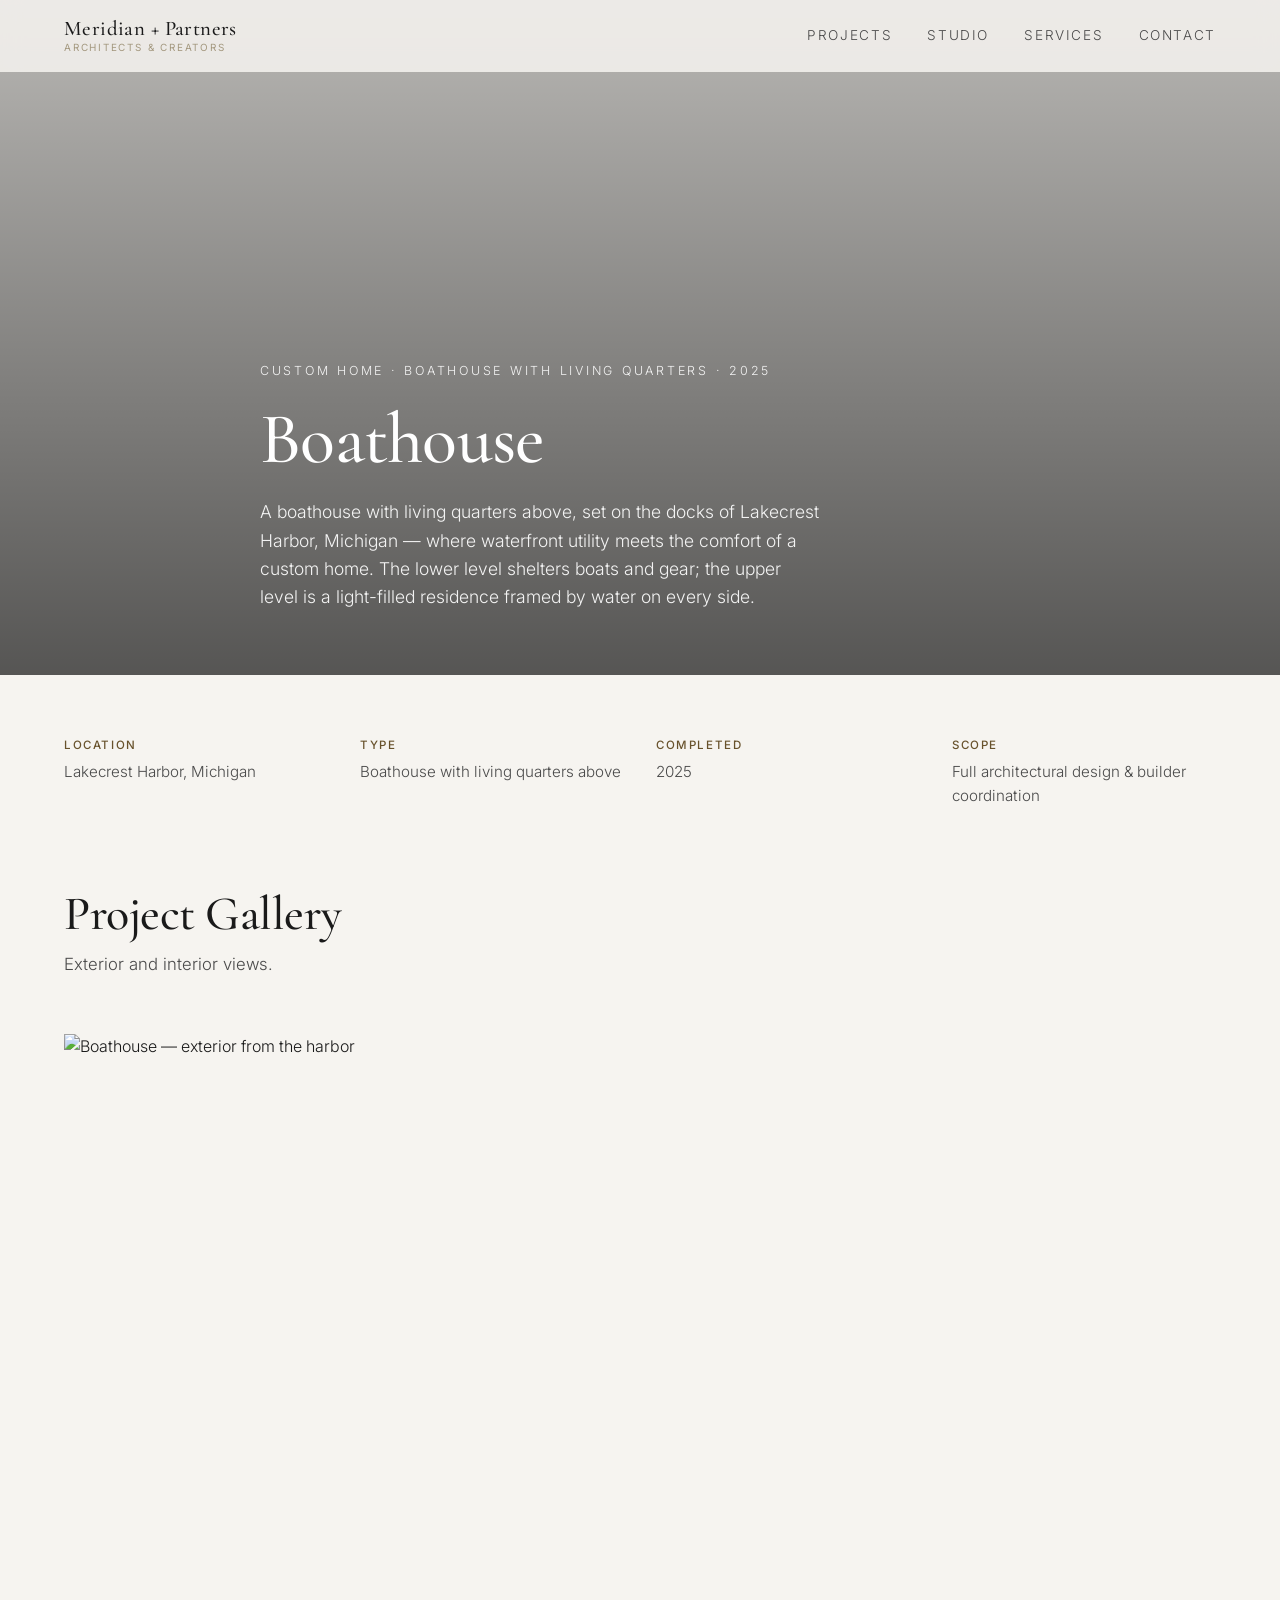
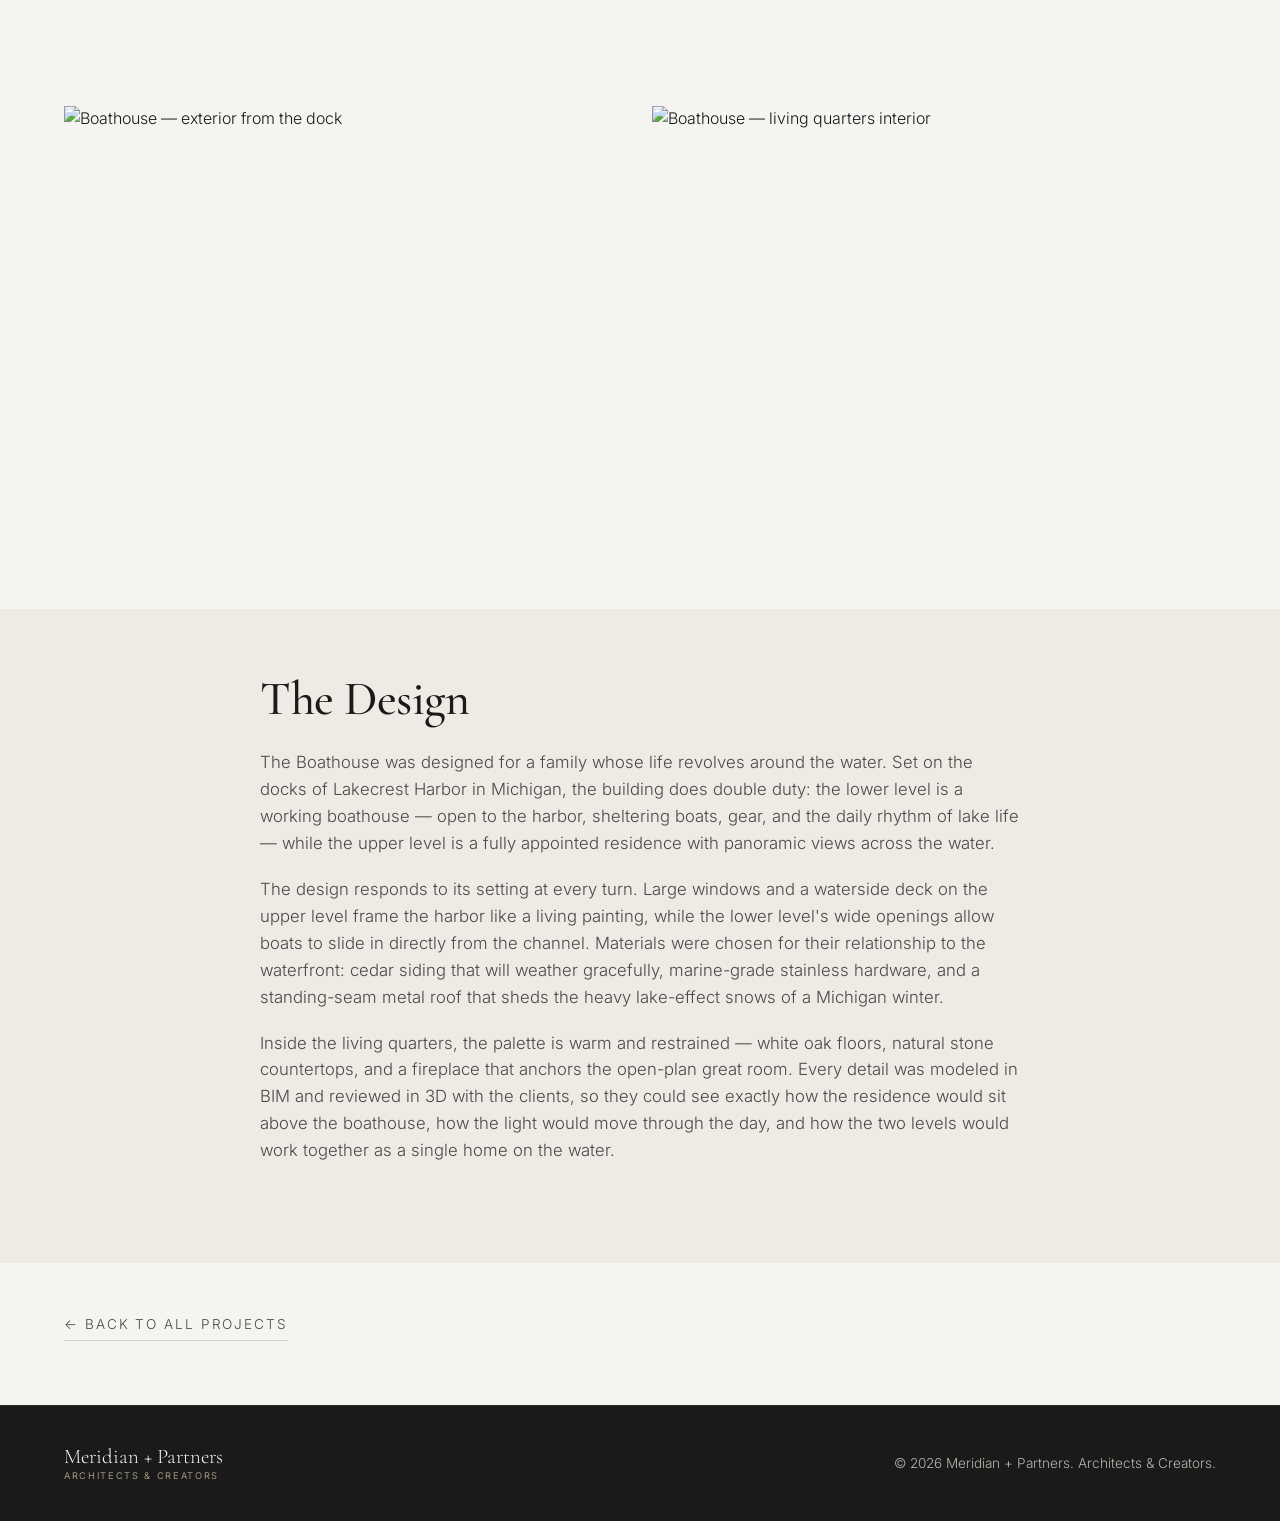
==== boathouse.html @ a4992a33 "Create boathouse.html" ====
<!DOCTYPE html>
<html lang="en">
<head>
  <meta charset="UTF-8" />
  <meta name="viewport" content="width=device-width, initial-scale=1.0" />
  <title>Boathouse — Meridian + Partners</title>
  <meta name="description" content="Boathouse — a boathouse with living quarters above, set on Lakecrest Harbor, Michigan. View the full project gallery." />
  <link rel="stylesheet" href="styles.css" />
  <link rel="preconnect" href="https://fonts.googleapis.com" />
  <link rel="preconnect" href="https://fonts.gstatic.com" crossorigin />
  <link href="https://fonts.googleapis.com/css2?family=Inter:wght@300;400;500;600&family=Cormorant+Garamond:ital,wght@0,400;0,500;1,400&display=swap" rel="stylesheet" />
</head>
<body>

  <!-- Navigation -->
  <header class="site-header" id="top">
    <div class="nav-wrap">
      <a href="index.html" class="logo">Meridian + Partners<span class="logo-sub">Architects &amp; Creators</span></a>
      <nav class="nav-links" id="nav">
        <a href="index.html#work">Projects</a>
        <a href="index.html#studio">Studio</a>
        <a href="index.html#services">Services</a>
        <a href="index.html#contact">Contact</a>
      </nav>
      <button class="nav-toggle" id="navToggle" aria-label="Toggle menu">
        <span></span><span></span><span></span>
      </button>
    </div>
  </header>

  <!-- Project header -->
  <section class="project-hero">
    <div class="project-hero-img" style="background-image:url('boathouse/boathouse-ext-1.jpeg')"></div>
    <div class="project-hero-overlay"></div>
    <div class="project-hero-content">
      <p class="project-hero-eyebrow">Custom Home · Boathouse with Living Quarters · 2025</p>
      <h1>Boathouse</h1>
      <p class="project-hero-sub">A boathouse with living quarters above, set on the docks of Lakecrest Harbor, Michigan — where waterfront utility meets the comfort of a custom home. The lower level shelters boats and gear; the upper level is a light-filled residence framed by water on every side.</p>
    </div>
  </section>

  <!-- Project details -->
  <section class="project-details">
    <div class="container">
      <div class="project-info-grid">
        <div class="project-info">
          <h3>Location</h3>
          <p>Lakecrest Harbor, Michigan</p>
        </div>
        <div class="project-info">
          <h3>Type</h3>
          <p>Boathouse with living quarters above</p>
        </div>
        <div class="project-info">
          <h3>Completed</h3>
          <p>2025</p>
        </div>
        <div class="project-info">
          <h3>Scope</h3>
          <p>Full architectural design &amp; builder coordination</p>
        </div>
      </div>
    </div>
  </section>

  <!-- Gallery -->
  <section class="gallery">
    <div class="container">
      <div class="section-head">
        <h2>Project Gallery</h2>
        <p>Exterior and interior views.</p>
      </div>

      <div class="gallery-grid">
        <div class="gallery-item gallery-wide">
          <img src="boathouse/boathouse-ext-1.jpeg" alt="Boathouse — exterior from the harbor" />
        </div>
        <div class="gallery-item">
          <img src="boathouse/boathouse-ext-2.jpeg" alt="Boathouse — exterior from the dock" />
        </div>
        <div class="gallery-item">
          <img src="boathouse/boathouse-int-1.jpeg" alt="Boathouse — living quarters interior" />
        </div>
      </div>
    </div>
  </section>

  <!-- Project narrative -->
  <section class="project-narrative">
    <div class="container narrow">
      <h2>The Design</h2>
      <p>
        The Boathouse was designed for a family whose life revolves around the water. Set on the
        docks of Lakecrest Harbor in Michigan, the building does double duty: the lower level is a
        working boathouse — open to the harbor, sheltering boats, gear, and the daily rhythm of
        lake life — while the upper level is a fully appointed residence with panoramic views across
        the water.
      </p>
      <p>
        The design responds to its setting at every turn. Large windows and a waterside deck on the
        upper level frame the harbor like a living painting, while the lower level's wide openings
        allow boats to slide in directly from the channel. Materials were chosen for their
        relationship to the waterfront: cedar siding that will weather gracefully, marine-grade
        stainless hardware, and a standing-seam metal roof that sheds the heavy lake-effect snows
        of a Michigan winter.
      </p>
      <p>
        Inside the living quarters, the palette is warm and restrained — white oak floors, natural
        stone countertops, and a fireplace that anchors the open-plan great room. Every detail was
        modeled in BIM and reviewed in 3D with the clients, so they could see exactly how the
        residence would sit above the boathouse, how the light would move through the day, and how
        the two levels would work together as a single home on the water.
      </p>
    </div>
  </section>

  <!-- Back to work -->
  <section class="back-to-work">
    <div class="container">
      <a href="index.html#work" class="btn-line-dark">← Back to all projects</a>
    </div>
  </section>

  <!-- Footer -->
  <footer class="site-footer">
    <div class="container footer-wrap">
      <p class="footer-logo">Meridian + Partners<span class="footer-sub">Architects &amp; Creators</span></p>
      <p class="footer-copy">© 2026 Meridian + Partners. Architects &amp; Creators.</p>
    </div>
  </footer>

  <script src="script.js"></script>
</body>
</html>
---- styles.css ----
/* ===== Base ===== */
:root {
  --bg: #f6f4f0;
  --ink: #1a1a1a;
  --ink-soft: #4a4a4a;
  --line: #d9d4cc;
  --accent: #68522c;
  --serif: "Cormorant Garamond", Georgia, serif;
  --sans: "Inter", -apple-system, BlinkMacSystemFont, "Segoe UI", sans-serif;
}

* { margin: 0; padding: 0; box-sizing: border-box; }

html { scroll-behavior: smooth; }

body {
  font-family: var(--sans);
  color: var(--ink);
  background: var(--bg);
  line-height: 1.6;
  font-weight: 300;
  -webkit-font-smoothing: antialiased;
}

img { max-width: 100%; display: block; }
a { color: inherit; text-decoration: none; }

.container { width: min(1200px, 90%); margin: 0 auto; }
.narrow { max-width: 760px; }

h1, h2, h3 { font-family: var(--serif); font-weight: 500; line-height: 1.1; letter-spacing: -0.01em; }
h2 { font-size: clamp(2rem, 4vw, 3rem); }
h3 { font-size: 1.4rem; }

/* ===== Header ===== */
.site-header {
  position: fixed; top: 0; left: 0; right: 0; z-index: 100;
  background: rgba(246, 244, 240, 0.85);
  backdrop-filter: blur(10px);
  border-bottom: 1px solid transparent;
  transition: border-color .3s ease;
}
.site-header.scrolled { border-color: var(--line); }

.nav-wrap {
  width: min(1200px, 90%); margin: 0 auto;
  display: flex; align-items: center; justify-content: space-between;
  padding: 1.1rem 0;
}

.logo {
  font-family: var(--serif); font-size: 1.3rem; font-weight: 500;
  letter-spacing: 0.02em; display: flex; flex-direction: column; line-height: 1.1;
}
.logo span { color: var(--accent); font-style: italic; }
.logo .logo-sub {
  font-family: var(--sans); font-size: 0.62rem; font-style: normal; font-weight: 400;
  text-transform: uppercase; letter-spacing: 0.18em; color: #a3977e;
  margin-top: 2px;
}

.nav-links { display: flex; gap: 2.2rem; }
.nav-links a {
  font-size: 0.85rem; text-transform: uppercase; letter-spacing: 0.12em;
  color: var(--ink-soft); transition: color .2s ease;
  position: relative;
}
.nav-links a::after {
  content: ""; position: absolute; left: 0; bottom: -4px; width: 0; height: 1px;
  background: var(--accent); transition: width .25s ease;
}
.nav-links a:hover { color: var(--ink); }
.nav-links a:hover::after { width: 100%; }

.nav-toggle { display: none; flex-direction: column; gap: 5px; background: none; border: none; cursor: pointer; padding: 6px; }
.nav-toggle span { width: 24px; height: 1.5px; background: var(--ink); transition: .3s; }

@media (max-width: 760px) {
  .nav-links {
    position: fixed; top: 64px; left: 0; right: 0;
    background: var(--bg); flex-direction: column; gap: 0;
    padding: 1rem 0; border-bottom: 1px solid var(--line);
    transform: translateY(-130%); transition: transform .35s ease;
  }
  .nav-links.open { transform: translateY(0); }
  .nav-links a { padding: 1rem 5%; }
  .nav-toggle { display: flex; }
}

/* ===== Hero ===== */
.hero {
  position: relative; min-height: 100vh; display: flex; align-items: center;
  background: var(--bg);
  color: var(--ink);
}
.hero-overlay { display: none; }
.hero-content { position: relative; width: min(1200px, 90%); margin: 0 auto; max-width: 760px; }
.hero-eyebrow {
  font-size: 0.78rem; text-transform: uppercase; letter-spacing: 0.22em;
  margin-bottom: 1.5rem; color: var(--ink-soft);
}
.hero h1 { font-size: clamp(3.2rem, 8vw, 6rem); margin-bottom: 1.5rem; }
.hero h1 em { font-style: italic; color: #a3977e; }
.hero-sub { font-size: 1.15rem; max-width: 520px; color: var(--ink-soft); font-weight: 300; margin-bottom: 2.5rem; }
.btn-line {
  display: inline-block; font-size: 0.85rem; text-transform: uppercase; letter-spacing: 0.14em;
  padding-bottom: 4px; border-bottom: 1px solid var(--line);
  color: var(--ink-soft); transition: border-color .2s ease, color .2s ease;
}
.btn-line:hover { border-color: var(--ink); color: var(--ink); }

/* ===== Statement ===== */
.statement { padding: 7rem 0; text-align: center; }
.statement .lead {
  font-family: var(--serif); font-size: clamp(1.4rem, 2.6vw, 2rem);
  line-height: 1.5; font-weight: 400; color: var(--ink);
}

/* ===== Section heads ===== */
.section-head { margin-bottom: 3.5rem; }
.section-head h2 { margin-bottom: 0.6rem; }
.section-head p { color: var(--ink-soft); font-size: 1.05rem; }

/* ===== Work ===== */
.work { padding: 5rem 0 6rem; }
.project-grid {
  display: grid; grid-template-columns: repeat(2, 1fr); gap: 3rem 2.5rem;
}
.project { cursor: pointer; text-decoration: none; color: inherit; display: block; }
.project-featured .project-meta h3 { color: var(--accent); }
.project-link {
  display: inline-block; margin-top: 0.6rem; font-size: 0.82rem; text-transform: uppercase;
  letter-spacing: 0.12em; color: var(--accent); transition: color .2s ease;
}
.project:hover .project-link { color: var(--ink); }
.project-img {
  aspect-ratio: 4/3; background-size: cover; background-position: center;
  margin-bottom: 1.2rem; overflow: hidden;
  transition: opacity .4s ease, transform .6s ease;
}
.project:hover .project-img { opacity: 0.88; }
.project-meta h3 { font-size: 1.35rem; margin-bottom: 0.3rem; }
.project-meta p { color: var(--ink-soft); font-size: 0.9rem; letter-spacing: 0.04em; }

@media (max-width: 640px) {
  .project-grid { grid-template-columns: 1fr; gap: 2.5rem; }
}

/* ===== Studio ===== */
.studio { padding: 6rem 0; background: #efeae3; }
.two-col { display: grid; grid-template-columns: 1.2fr 1fr; gap: 4rem; align-items: start; }
.col-text h2 { margin-bottom: 1.5rem; }
.col-text p { margin-bottom: 1.2rem; color: var(--ink-soft); }
.col-stats { display: grid; grid-template-columns: 1fr 1fr; gap: 2.5rem 1.5rem; }
.stat { display: flex; flex-direction: column; }
.stat-num { font-family: var(--serif); font-size: 3rem; color: var(--accent); line-height: 1; }
.stat-label { font-size: 0.8rem; text-transform: uppercase; letter-spacing: 0.12em; color: var(--ink-soft); margin-top: 0.5rem; }

@media (max-width: 760px) {
  .two-col { grid-template-columns: 1fr; gap: 2.5rem; }
}

/* ===== Services ===== */
.services { padding: 6rem 0; }
.service-grid { display: grid; grid-template-columns: repeat(2, 1fr); gap: 2.5rem 3rem; }
.service { padding-top: 1.5rem; border-top: 1px solid var(--line); }
.service h3 { margin-bottom: 0.8rem; }
.service p { color: var(--ink-soft); }

@media (max-width: 640px) {
  .service-grid { grid-template-columns: 1fr; }
}

/* ===== Contact ===== */
.contact { padding: 6rem 0; background: #1a1a1a; color: #f6f4f0; }
.contact-inner { display: grid; grid-template-columns: 1fr 1fr; gap: 4rem; align-items: start; }
.contact-lead h2 { margin-bottom: 1rem; color: #fff; }
.contact-lead p { color: #b8b3aa; margin-bottom: 2.5rem; max-width: 420px; }
.contact-details { list-style: none; }
.contact-details li { margin-bottom: 1.2rem; font-size: 1.05rem; }
.contact-details span {
  display: block; font-size: 0.72rem; text-transform: uppercase; letter-spacing: 0.16em;
  color: var(--accent); margin-bottom: 0.3rem;
}

.contact-form .field { margin-bottom: 1.5rem; }
.contact-form label {
  display: block; font-size: 0.72rem; text-transform: uppercase; letter-spacing: 0.14em;
  margin-bottom: 0.5rem; color: #b8b3aa;
}
.contact-form input,
.contact-form select,
.contact-form textarea {
  width: 100%; background: transparent; border: none; border-bottom: 1px solid #4a4a4a;
  color: #f6f4f0; font-family: var(--sans); font-size: 1rem; font-weight: 300;
  padding: 0.5rem 0; transition: border-color .2s ease;
}
.contact-form input:focus,
.contact-form select:focus,
.contact-form textarea:focus { outline: none; border-color: var(--accent); }
.contact-form select option { background: #1a1a1a; }
.contact-form textarea { resize: vertical; }

.btn-solid {
  display: inline-block; background: var(--accent); color: #fff; border: none;
  font-family: var(--sans); font-size: 0.85rem; text-transform: uppercase; letter-spacing: 0.14em;
  padding: 1rem 2.4rem; cursor: pointer; transition: background .2s ease;
}
.btn-solid:hover { background: #4e3d20; }

.form-note { margin-top: 1rem; color: var(--accent); font-size: 0.95rem; }

@media (max-width: 760px) {
  .contact-inner { grid-template-columns: 1fr; gap: 2.5rem; }
}

/* ===== Footer ===== */
.site-footer { padding: 2.5rem 0; border-top: 1px solid #2a2a2a; background: #1a1a1a; color: #b8b3aa; }
.footer-wrap { display: flex; align-items: center; justify-content: space-between; flex-wrap: wrap; gap: 1rem; }
.footer-logo { font-family: var(--serif); font-size: 1.3rem; color: #f6f4f0; display: flex; flex-direction: column; line-height: 1.1; }
.footer-logo span { color: var(--accent); font-style: italic; }
.footer-logo .footer-sub {
  font-family: var(--sans); font-size: 0.58rem; font-style: normal; font-weight: 400;
  text-transform: uppercase; letter-spacing: 0.18em; color: #a3977e;
  margin-top: 2px;
}
.footer-copy { font-size: 0.85rem; }
.footer-social { display: flex; gap: 1.8rem; }
.footer-social a { font-size: 0.85rem; text-transform: uppercase; letter-spacing: 0.1em; transition: color .2s ease; }
.footer-social a:hover { color: #fff; }

@media (max-width: 560px) {
  .footer-wrap { flex-direction: column; text-align: center; }
}

/* ===== Project Gallery Page ===== */
.project-hero {
  position: relative; min-height: 75vh; display: flex; align-items: flex-end;
  overflow: hidden; margin-top: 0;
}
.project-hero-img {
  position: absolute; inset: 0; background-size: cover; background-position: center;
}
.project-hero-overlay {
  position: absolute; inset: 0;
  background: linear-gradient(180deg, rgba(0,0,0,0.25) 0%, rgba(0,0,0,0.65) 100%);
}
.project-hero-content {
  position: relative; width: min(1200px, 90%); margin: 0 auto 4rem; max-width: 760px; color: #fff;
}
.project-hero-eyebrow {
  font-size: 0.78rem; text-transform: uppercase; letter-spacing: 0.22em;
  margin-bottom: 1.2rem; opacity: 0.9;
}
.project-hero h1 { font-size: clamp(2.8rem, 6vw, 4.5rem); margin-bottom: 1.2rem; color: #fff; }
.project-hero-sub { font-size: 1.1rem; max-width: 560px; opacity: 0.92; font-weight: 300; }

.project-details { padding: 4rem 0 2rem; }
.project-info-grid {
  display: grid; grid-template-columns: repeat(4, 1fr); gap: 2rem;
}
.project-info h3 {
  font-family: var(--sans); font-size: 0.72rem; text-transform: uppercase;
  letter-spacing: 0.14em; color: var(--accent); margin-bottom: 0.5rem;
}
.project-info p { color: var(--ink-soft); font-size: 0.95rem; }
@media (max-width: 640px) {
  .project-info-grid { grid-template-columns: 1fr 1fr; gap: 1.5rem; }
}

.gallery { padding: 3rem 0 5rem; }
.gallery-grid {
  display: grid; grid-template-columns: repeat(2, 1fr); gap: 1.5rem;
}
.gallery-item { overflow: hidden; }
.gallery-item img {
  width: 100%; height: 100%; object-fit: cover; aspect-ratio: 4/3;
  transition: transform .6s ease;
}
.gallery-item:hover img { transform: scale(1.03); }
.gallery-wide { grid-column: span 2; }
.gallery-wide img { aspect-ratio: 16/9; }
@media (max-width: 640px) {
  .gallery-grid { grid-template-columns: 1fr; }
  .gallery-wide { grid-column: span 1; }
}

.project-narrative { padding: 4rem 0 5rem; background: #efeae3; }
.project-narrative h2 { margin-bottom: 1.5rem; }
.project-narrative p { color: var(--ink-soft); margin-bottom: 1.2rem; font-size: 1.05rem; }

.back-to-work { padding: 3rem 0 4rem; }
.btn-line-dark {
  display: inline-block; font-size: 0.85rem; text-transform: uppercase; letter-spacing: 0.14em;
  padding-bottom: 4px; border-bottom: 1px solid var(--line); color: var(--ink-soft);
  transition: border-color .2s ease, color .2s ease;
}
.btn-line-dark:hover { border-color: var(--ink); color: var(--ink); }
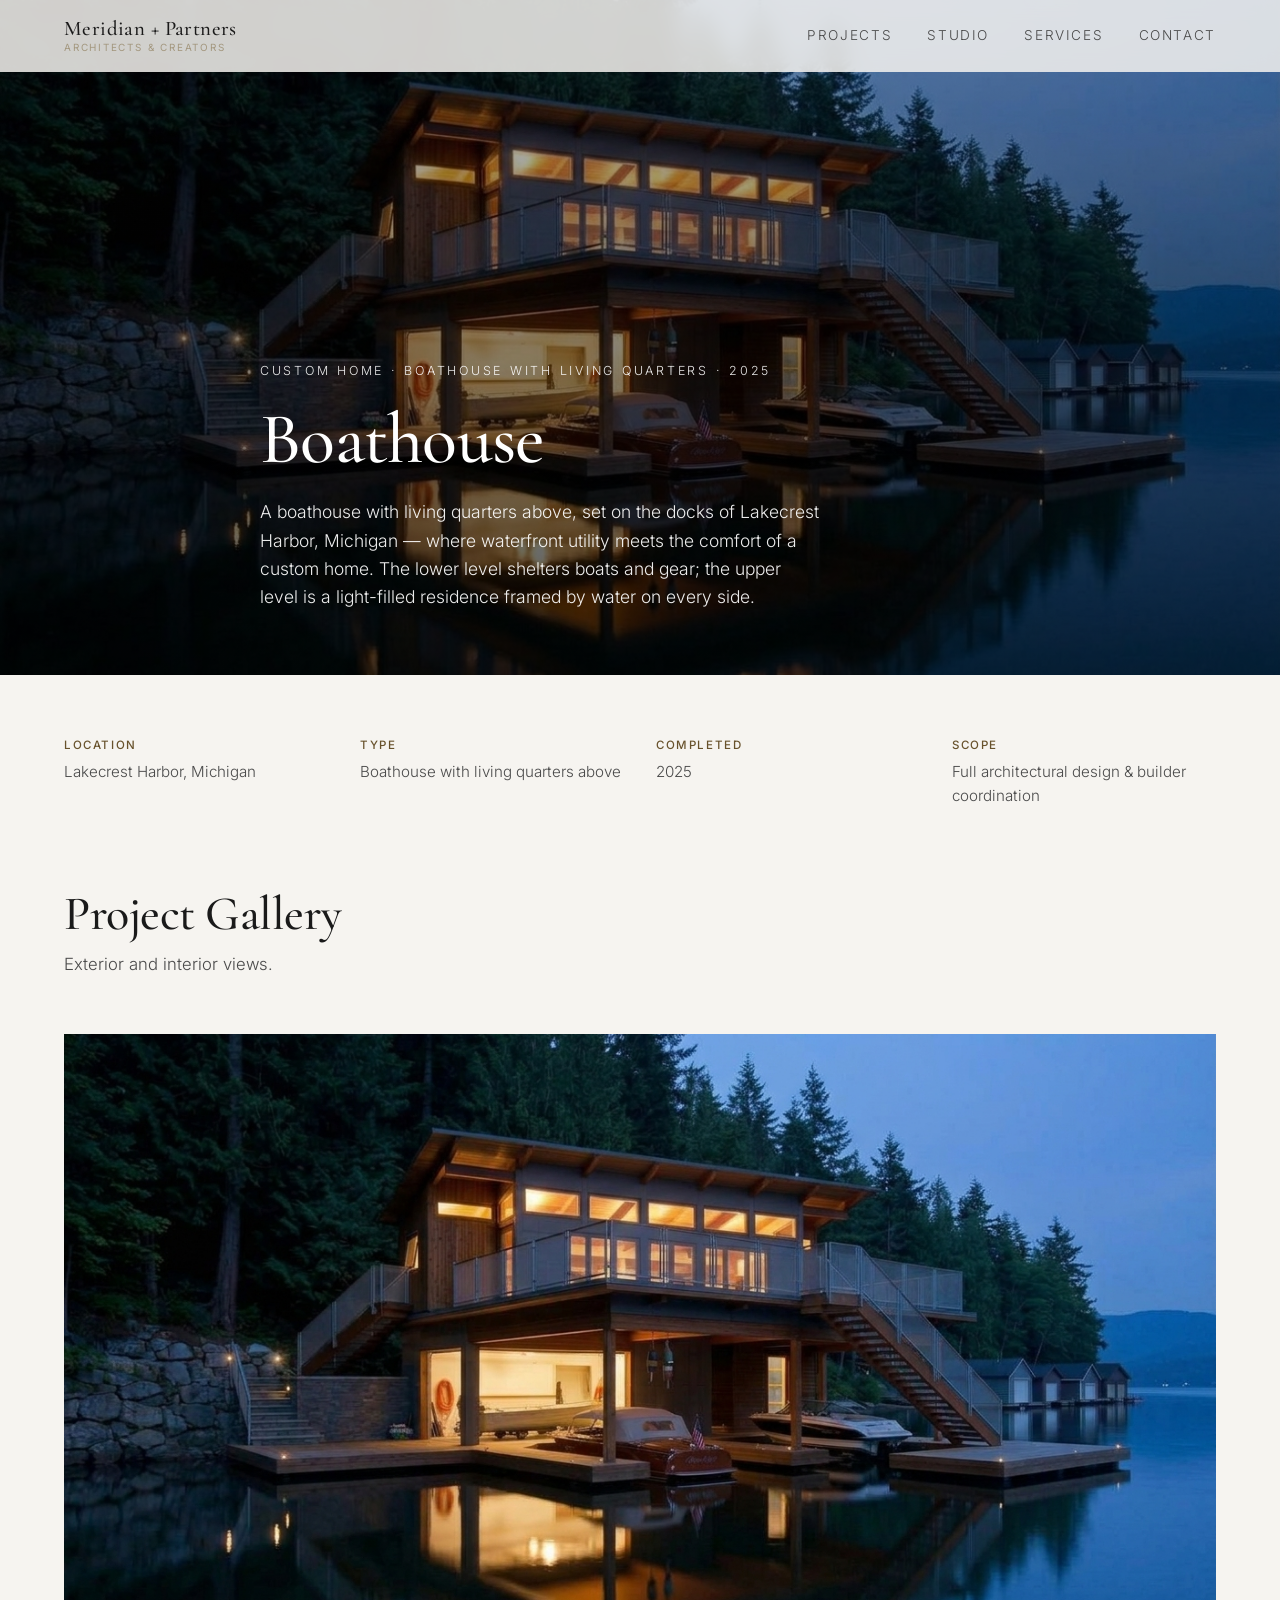
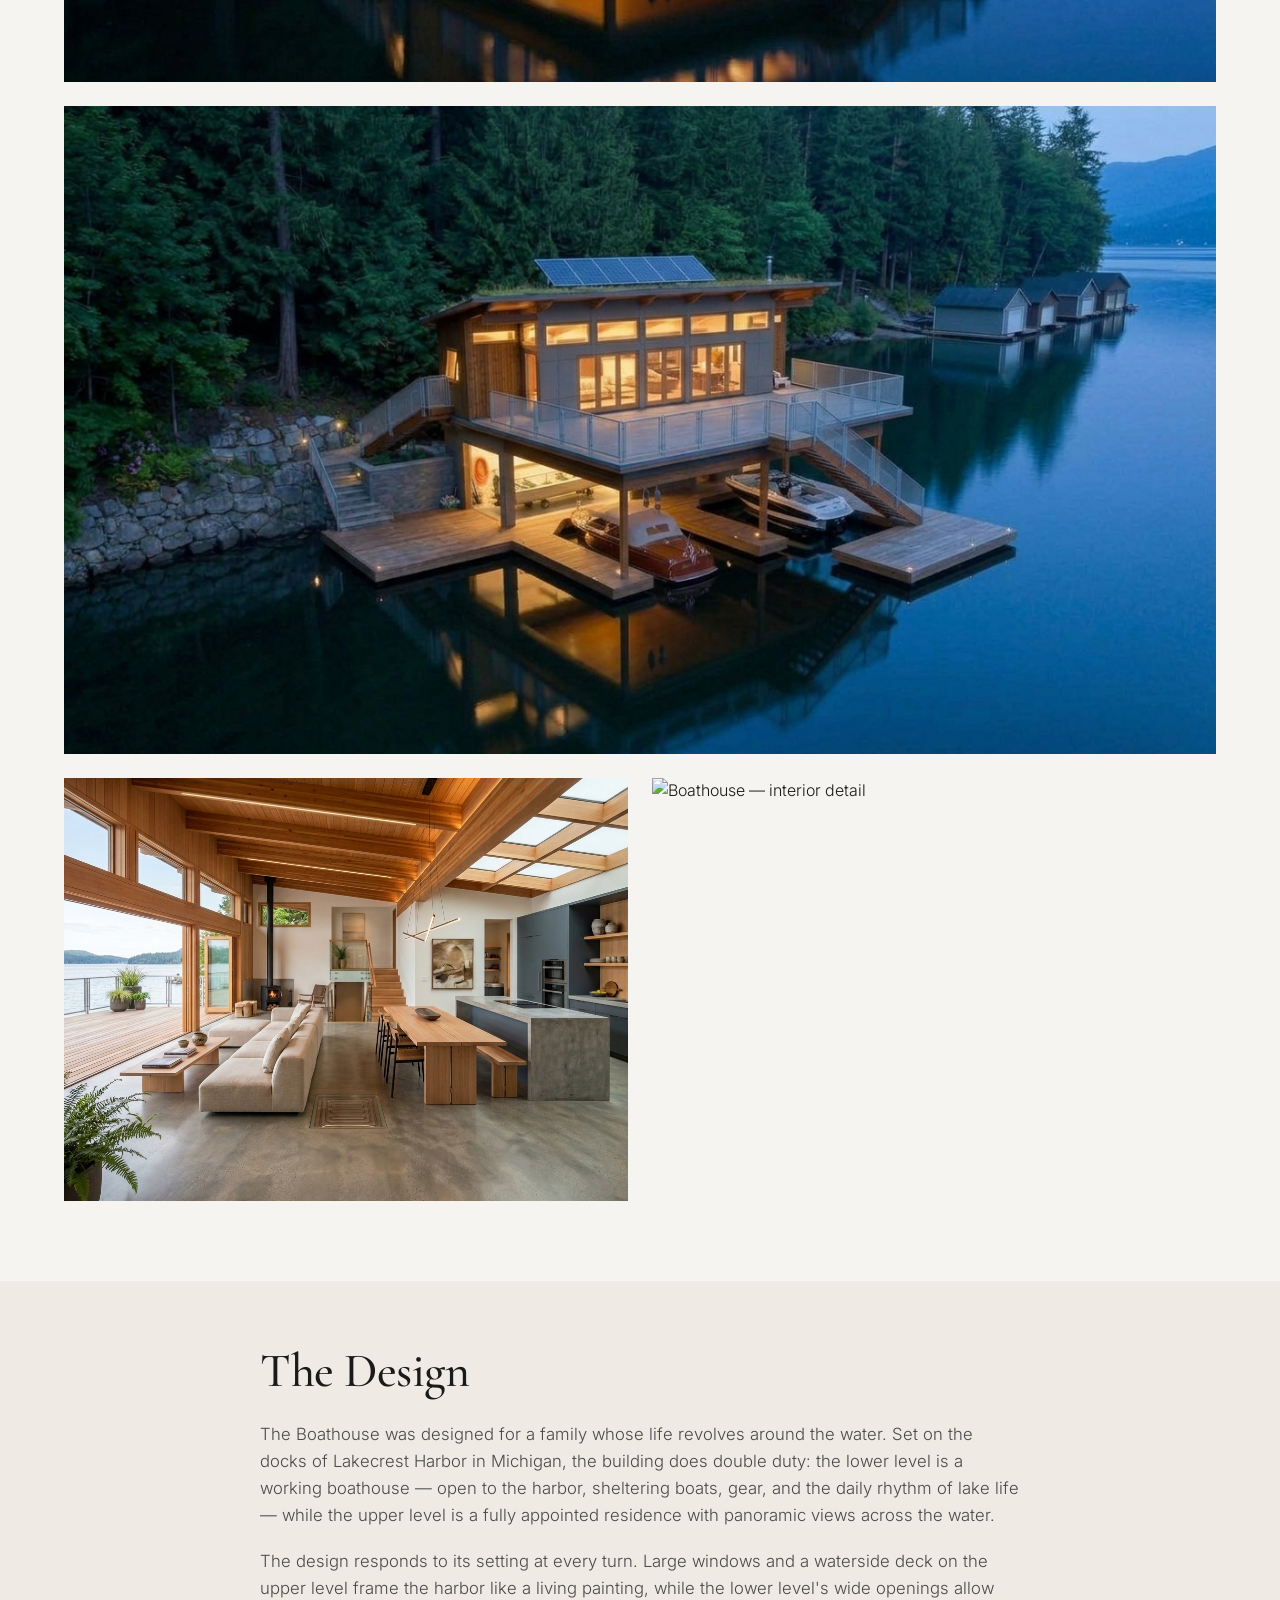
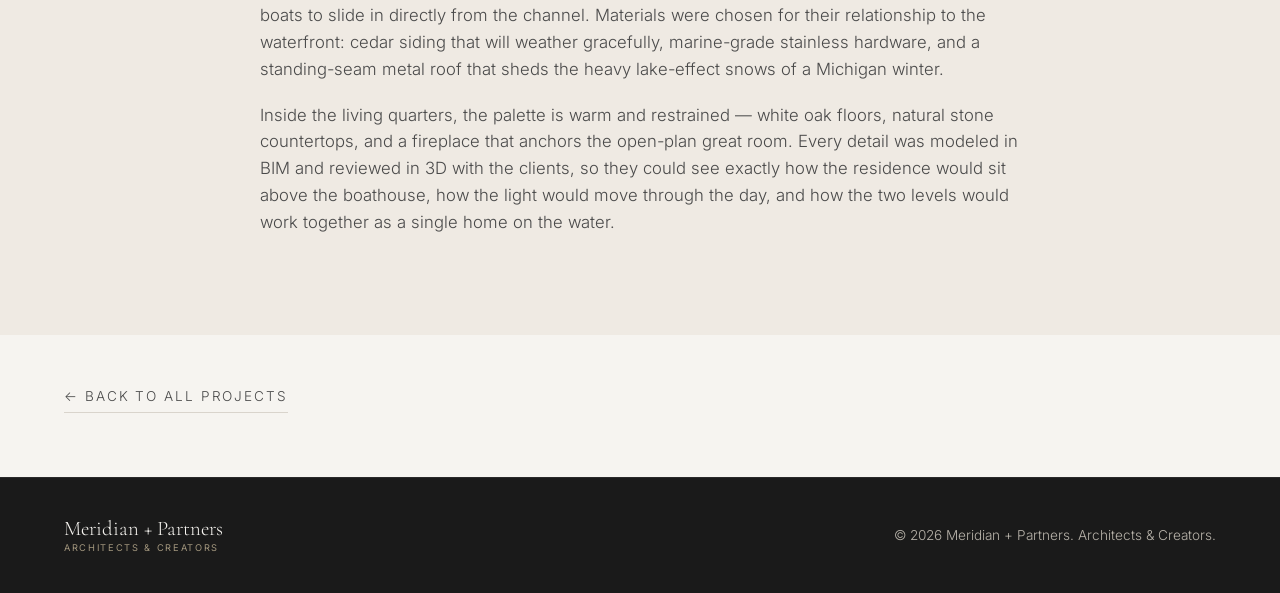
==== commit 1b0cf200: "Update boathouse.html" ====
--- a/boathouse.html
+++ b/boathouse.html
@@ -75,11 +75,14 @@
         <div class="gallery-item gallery-wide">
           <img src="boathouse/boathouse-ext-1.jpeg" alt="Boathouse — exterior from the harbor" />
         </div>
-        <div class="gallery-item">
+        <div class="gallery-item gallery-wide">
           <img src="boathouse/boathouse-ext-2.jpeg" alt="Boathouse — exterior from the dock" />
         </div>
         <div class="gallery-item">
           <img src="boathouse/boathouse-int-1.jpeg" alt="Boathouse — living quarters interior" />
+        </div>
+        <div class="gallery-item">
+          <img src="boathouse/boathouse-int-2.jpeg" alt="Boathouse — interior detail" />
         </div>
       </div>
     </div>
